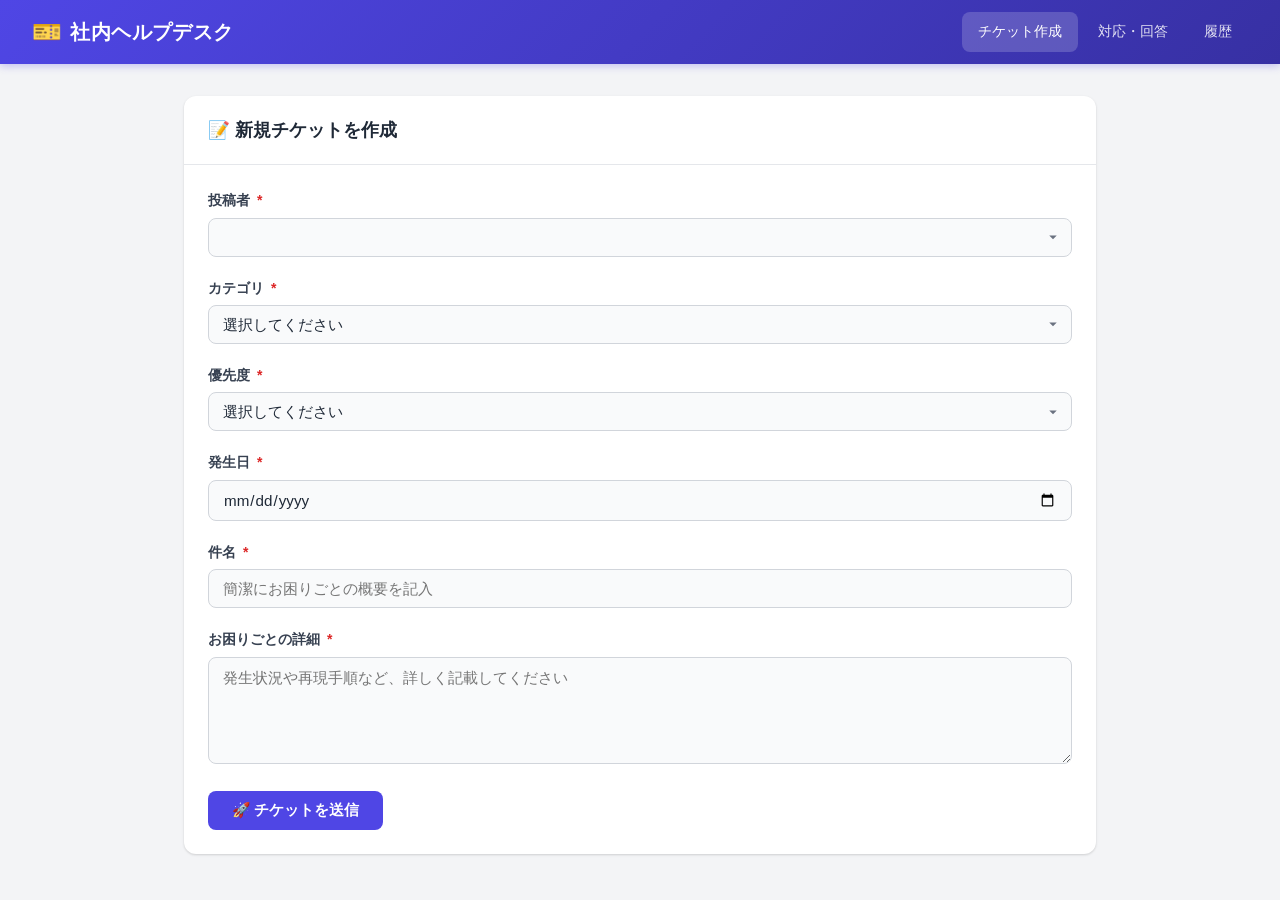
==== index.html @ c32227b8 "Add initial HTML structure for ticket creation page" ====
<!DOCTYPE html>
<html lang="ja">
<head>
  <meta charset="UTF-8" />
  <meta name="viewport" content="width=device-width, initial-scale=1.0" />
  <title>チケット作成 | 社内ヘルプデスク</title>
  <link rel="stylesheet" href="css/style.css" />
</head>
<body>

<!-- ナビゲーション -->
<nav class="navbar">
  <div class="navbar-brand">
    <span class="icon">🎫</span> 社内ヘルプデスク
  </div>
  <div class="navbar-links">
    <a href="index.html" class="active">チケット作成</a>
    <a href="respond.html">対応・回答</a>
    <a href="history.html">履歴</a>
  </div>
</nav>

<div class="container">
  <div class="card">
    <div class="card-header">📝 新規チケットを作成</div>
    <div class="card-body">
      <form id="ticketForm">

        <!-- 投稿者 -->
        <div class="form-group">
          <label>投稿者 <span class="req">*</span></label>
          <div class="user-selector">
            <img class="selected-avatar" id="requesterAvatar" src="" onerror="avatarFallback(this)" />
            <select class="form-control" id="requesterId" required></select>
          </div>
        </div>

        <!-- カテゴリ -->
        <div class="form-group">
          <label>カテゴリ <span class="req">*</span></label>
          <select class="form-control" id="category" required>
            <option value="">選択してください</option>
          </select>
        </div>

        <!-- 優先度 -->
        <div class="form-group">
          <label>優先度 <span class="req">*</span></label>
          <select class="form-control" id="priority" required>
            <option value="">選択してください</option>
          </select>
        </div>

        <!-- 発生日 -->
        <div class="form-group">
          <label>発生日 <span class="req">*</span></label>
          <input type="date" class="form-control" id="occurredDate" required />
        </div>

        <!-- タイトル -->
        <div class="form-group">
          <label>件名 <span class="req">*</span></label>
          <input type="text" class="form-control" id="title" placeholder="簡潔にお困りごとの概要を記入" required />
        </div>

        <!-- 詳細 -->
        <div class="form-group">
          <label>お困りごとの詳細 <span class="req">*</span></label>
          <textarea class="form-control" id="description" rows="5" placeholder="発生状況や再現手順など、詳しく記載してください" required></textarea>
        </div>

        <button type="submit" class="btn btn-primary">🚀 チケットを送信</button>
      </form>
    </div>
  </div>
</div>

<script src="js/data.js"></script>
<script src="js/app.js"></script>
</body>
</html>
---- css/style.css ----
/* ===== リセット & ベース ===== */
*, *::before, *::after {
  box-sizing: border-box;
  margin: 0;
  padding: 0;
}

:root {
  --primary: #4f46e5;
  --primary-light: #6366f1;
  --primary-dark: #3730a3;
  --success: #059669;
  --warning: #d97706;
  --danger: #dc2626;
  --info: #0284c7;
  --gray-50: #f9fafb;
  --gray-100: #f3f4f6;
  --gray-200: #e5e7eb;
  --gray-300: #d1d5db;
  --gray-400: #9ca3af;
  --gray-500: #6b7280;
  --gray-600: #4b5563;
  --gray-700: #374151;
  --gray-800: #1f2937;
  --gray-900: #111827;
  --radius: 12px;
  --radius-sm: 8px;
  --shadow: 0 1px 3px rgba(0,0,0,.1), 0 1px 2px rgba(0,0,0,.06);
  --shadow-md: 0 4px 6px rgba(0,0,0,.1), 0 2px 4px rgba(0,0,0,.06);
  --shadow-lg: 0 10px 15px rgba(0,0,0,.1), 0 4px 6px rgba(0,0,0,.05);
  --transition: .2s ease;
}

body {
  font-family: "Hiragino Kaku Gothic ProN", "Noto Sans JP", "Segoe UI", sans-serif;
  background: var(--gray-100);
  color: var(--gray-800);
  line-height: 1.6;
  min-height: 100vh;
}

/* ===== ナビゲーション ===== */
.navbar {
  background: linear-gradient(135deg, var(--primary) 0%, var(--primary-dark) 100%);
  color: #fff;
  padding: 0 2rem;
  height: 64px;
  display: flex;
  align-items: center;
  justify-content: space-between;
  box-shadow: 0 2px 8px rgba(79,70,229,.3);
  position: sticky;
  top: 0;
  z-index: 100;
}

.navbar-brand {
  font-size: 1.25rem;
  font-weight: 700;
  display: flex;
  align-items: center;
  gap: .5rem;
  letter-spacing: .02em;
}

.navbar-brand .icon {
  font-size: 1.5rem;
}

.navbar-links {
  display: flex;
  gap: .25rem;
}

.navbar-links a {
  color: rgba(255,255,255,.85);
  text-decoration: none;
  padding: .5rem 1rem;
  border-radius: var(--radius-sm);
  font-size: .9rem;
  font-weight: 500;
  transition: var(--transition);
}

.navbar-links a:hover,
.navbar-links a.active {
  background: rgba(255,255,255,.18);
  color: #fff;
}

/* ===== メインコンテナ ===== */
.container {
  max-width: 960px;
  margin: 2rem auto;
  padding: 0 1.5rem;
}

/* ===== カード ===== */
.card {
  background: #fff;
  border-radius: var(--radius);
  box-shadow: var(--shadow);
  overflow: hidden;
  transition: var(--transition);
}

.card:hover {
  box-shadow: var(--shadow-md);
}

.card-header {
  padding: 1.25rem 1.5rem;
  border-bottom: 1px solid var(--gray-200);
  font-size: 1.1rem;
  font-weight: 700;
  display: flex;
  align-items: center;
  gap: .5rem;
  color: var(--gray-800);
}

.card-body {
  padding: 1.5rem;
}

/* ===== フォーム ===== */
.form-group {
  margin-bottom: 1.25rem;
}

.form-group label {
  display: block;
  font-size: .875rem;
  font-weight: 600;
  color: var(--gray-700);
  margin-bottom: .375rem;
}

.form-group label .req {
  color: var(--danger);
  margin-left: .2rem;
}

.form-control {
  width: 100%;
  padding: .625rem .875rem;
  border: 1.5px solid var(--gray-300);
  border-radius: var(--radius-sm);
  font-size: .95rem;
  color: var(--gray-800);
  background: var(--gray-50);
  transition: var(--transition);
  font-family: inherit;
}

.form-control:focus {
  outline: none;
  border-color: var(--primary);
  box-shadow: 0 0 0 3px rgba(79,70,229,.15);
  background: #fff;
}

textarea.form-control {
  resize: vertical;
  min-height: 100px;
}

select.form-control {
  cursor: pointer;
  appearance: none;
  background-image: url("data:image/svg+xml,%3Csvg xmlns='http://www.w3.org/2000/svg' width='12' height='12' fill='%236b7280' viewBox='0 0 16 16'%3E%3Cpath d='M8 11L3 6h10z'/%3E%3C/svg%3E");
  background-repeat: no-repeat;
  background-position: right .75rem center;
  padding-right: 2.25rem;
}

/* ===== ボタン ===== */
.btn {
  display: inline-flex;
  align-items: center;
  gap: .4rem;
  padding: .625rem 1.5rem;
  border: none;
  border-radius: var(--radius-sm);
  font-size: .925rem;
  font-weight: 600;
  cursor: pointer;
  transition: var(--transition);
  font-family: inherit;
  text-decoration: none;
}

.btn-primary {
  background: var(--primary);
  color: #fff;
}
.btn-primary:hover {
  background: var(--primary-dark);
  transform: translateY(-1px);
  box-shadow: var(--shadow-md);
}

.btn-success {
  background: var(--success);
  color: #fff;
}
.btn-success:hover {
  background: #047857;
}

.btn-warning {
  background: var(--warning);
  color: #fff;
}
.btn-warning:hover {
  background: #b45309;
}

.btn-danger {
  background: var(--danger);
  color: #fff;
}
.btn-danger:hover {
  background: #b91c1c;
}

.btn-sm {
  padding: .375rem .875rem;
  font-size: .8rem;
}

/* ===== バッジ ===== */
.badge {
  display: inline-block;
  padding: .2rem .65rem;
  border-radius: 999px;
  font-size: .75rem;
  font-weight: 700;
  letter-spacing: .02em;
  white-space: nowrap;
}

.badge-open { background: #dbeafe; color: #1e40af; }
.badge-progress { background: #fef3c7; color: #92400e; }
.badge-closed { background: #d1fae5; color: #065f46; }
.badge-rejected { background: #fee2e2; color: #991b1b; }

.badge-tech { background: #ede9fe; color: #5b21b6; }
.badge-accounting { background: #fce7f3; color: #9d174d; }
.badge-general { background: #e0f2fe; color: #075985; }
.badge-other { background: #f3f4f6; color: #374151; }

.badge-high { background: #fee2e2; color: #991b1b; }
.badge-medium { background: #fef3c7; color: #92400e; }
.badge-low { background: #d1fae5; color: #065f46; }

/* ===== チケット一覧テーブル風 ===== */
.ticket-list {
  display: flex;
  flex-direction: column;
  gap: .75rem;
}

.ticket-item {
  background: #fff;
  border-radius: var(--radius);
  box-shadow: var(--shadow);
  padding: 1rem 1.25rem;
  display: grid;
  grid-template-columns: auto 1fr auto;
  gap: 1rem;
  align-items: center;
  cursor: pointer;
  transition: var(--transition);
  border-left: 4px solid var(--primary);
}

.ticket-item:hover {
  box-shadow: var(--shadow-md);
  transform: translateX(2px);
}

.ticket-item.status-closed {
  border-left-color: var(--success);
  opacity: .8;
}
.ticket-item.status-rejected {
  border-left-color: var(--danger);
  opacity: .8;
}
.ticket-item.status-progress {
  border-left-color: var(--warning);
}

.ticket-id {
  font-weight: 700;
  font-size: .85rem;
  color: var(--gray-500);
  min-width: 56px;
}

.ticket-info h4 {
  font-size: .95rem;
  margin-bottom: .25rem;
  color: var(--gray-800);
}

.ticket-meta {
  display: flex;
  flex-wrap: wrap;
  gap: .5rem;
  align-items: center;
  font-size: .8rem;
  color: var(--gray-500);
}

.ticket-actions {
  display: flex;
  gap: .375rem;
}

/* ===== コメントスレッド ===== */
.comment-thread {
  display: flex;
  flex-direction: column;
  gap: 1rem;
  margin-top: 1rem;
}

.comment {
  display: flex;
  gap: .75rem;
  padding: 1rem;
  background: var(--gray-50);
  border-radius: var(--radius-sm);
  border: 1px solid var(--gray-200);
}

.comment.is-responder {
  background: #eff6ff;
  border-color: #bfdbfe;
}

.comment-avatar {
  width: 40px;
  height: 40px;
  border-radius: 50%;
  object-fit: cover;
  flex-shrink: 0;
  border: 2px solid var(--gray-200);
}

.comment-content {
  flex: 1;
  min-width: 0;
}

.comment-header {
  display: flex;
  align-items: center;
  gap: .5rem;
  margin-bottom: .25rem;
  flex-wrap: wrap;
}

.comment-author {
  font-weight: 700;
  font-size: .875rem;
  color: var(--gray-800);
}

.comment-dept {
  font-size: .75rem;
  color: var(--gray-500);
}

.comment-date {
  font-size: .75rem;
  color: var(--gray-400);
  margin-left: auto;
}

.comment-body {
  font-size: .9rem;
  color: var(--gray-700);
  white-space: pre-wrap;
  word-break: break-word;
}

/* ===== ユーザセレクタ ===== */
.user-selector {
  display: flex;
  align-items: center;
  gap: .75rem;
}

.user-selector .selected-avatar {
  width: 44px;
  height: 44px;
  border-radius: 50%;
  object-fit: cover;
  border: 2px solid var(--primary);
  display: none;
}

.user-selector .selected-avatar.show {
  display: block;
}

/* ===== モーダル ===== */
.modal-overlay {
  display: none;
  position: fixed;
  inset: 0;
  background: rgba(0,0,0,.45);
  z-index: 200;
  align-items: center;
  justify-content: center;
  padding: 1rem;
}

.modal-overlay.show {
  display: flex;
}

.modal {
  background: #fff;
  border-radius: var(--radius);
  box-shadow: var(--shadow-lg);
  width: 100%;
  max-width: 720px;
  max-height: 85vh;
  overflow-y: auto;
}

.modal-header {
  padding: 1rem 1.5rem;
  border-bottom: 1px solid var(--gray-200);
  display: flex;
  justify-content: space-between;
  align-items: center;
  position: sticky;
  top: 0;
  background: #fff;
  z-index: 10;
  border-radius: var(--radius) var(--radius) 0 0;
}

.modal-header h3 {
  font-size: 1.05rem;
}

.modal-close {
  background: none;
  border: none;
  font-size: 1.5rem;
  cursor: pointer;
  color: var(--gray-400);
  transition: var(--transition);
  line-height: 1;
}
.modal-close:hover {
  color: var(--gray-800);
}

.modal-body {
  padding: 1.5rem;
}

/* ===== 通知トースト ===== */
.toast-container {
  position: fixed;
  top: 80px;
  right: 1.5rem;
  z-index: 300;
  display: flex;
  flex-direction: column;
  gap: .5rem;
}

.toast {
  background: #fff;
  border-radius: var(--radius-sm);
  box-shadow: var(--shadow-lg);
  padding: .875rem 1.25rem;
  font-size: .9rem;
  font-weight: 500;
  border-left: 4px solid var(--success);
  animation: slideIn .3s ease;
  max-width: 360px;
}

@keyframes slideIn {
  from { transform: translateX(100%); opacity: 0; }
  to   { transform: translateX(0);    opacity: 1; }
}

/* ===== 空状態 ===== */
.empty-state {
  text-align: center;
  padding: 3rem 1rem;
  color: var(--gray-400);
}

.empty-state .icon {
  font-size: 3rem;
  margin-bottom: .75rem;
}

/* ===== フィルタバー ===== */
.filter-bar {
  display: flex;
  flex-wrap: wrap;
  gap: .75rem;
  margin-bottom: 1.5rem;
  align-items: center;
}

.filter-bar select,
.filter-bar input {
  padding: .5rem .75rem;
  border: 1.5px solid var(--gray-300);
  border-radius: var(--radius-sm);
  font-size: .85rem;
  background: #fff;
  font-family: inherit;
}

.filter-bar select:focus,
.filter-bar input:focus {
  outline: none;
  border-color: var(--primary);
}

/* ===== 詳細表示 ===== */
.detail-grid {
  display: grid;
  grid-template-columns: 1fr 1fr;
  gap: .75rem 1.5rem;
  margin-bottom: 1.25rem;
}

.detail-item label {
  font-size: .75rem;
  color: var(--gray-500);
  text-transform: uppercase;
  letter-spacing: .04em;
}

.detail-item .value {
  font-size: .95rem;
  font-weight: 600;
  color: var(--gray-800);
  margin-top: .125rem;
}

.detail-description {
  padding: 1rem;
  background: var(--gray-50);
  border-radius: var(--radius-sm);
  border: 1px solid var(--gray-200);
  white-space: pre-wrap;
  font-size: .9rem;
  color: var(--gray-700);
  margin-bottom: 1.25rem;
}

.detail-requester {
  display: flex;
  align-items: center;
  gap: .625rem;
  margin-bottom: 1.25rem;
  padding: .75rem 1rem;
  background: var(--gray-50);
  border-radius: var(--radius-sm);
}

.detail-requester img {
  width: 44px;
  height: 44px;
  border-radius: 50%;
  object-fit: cover;
}

.detail-requester .info .name {
  font-weight: 700;
  font-size: .95rem;
}

.detail-requester .info .dept {
  font-size: .8rem;
  color: var(--gray-500);
}

/* ===== 統計カード ===== */
.stats-row {
  display: grid;
  grid-template-columns: repeat(auto-fit, minmax(140px, 1fr));
  gap: 1rem;
  margin-bottom: 1.5rem;
}

.stat-card {
  background: #fff;
  border-radius: var(--radius);
  box-shadow: var(--shadow);
  padding: 1rem 1.25rem;
  text-align: center;
}

.stat-card .number {
  font-size: 1.75rem;
  font-weight: 800;
  color: var(--primary);
}

.stat-card .label {
  font-size: .8rem;
  color: var(--gray-500);
  margin-top: .125rem;
}

.stat-card.green .number { color: var(--success); }
.stat-card.yellow .number { color: var(--warning); }
.stat-card.red .number { color: var(--danger); }

/* ===== レスポンシブ ===== */
@media (max-width: 640px) {
  .navbar { padding: 0 1rem; }
  .navbar-brand { font-size: 1rem; }
  .navbar-links a { padding: .5rem .5rem; font-size: .8rem; }
  .container { padding: 0 1rem; margin: 1rem auto; }
  .detail-grid { grid-template-columns: 1fr; }
  .ticket-item { grid-template-columns: 1fr; gap: .5rem; }
  .ticket-actions { justify-content: flex-end; }
  .filter-bar { flex-direction: column; }
  .filter-bar select, .filter-bar input { width: 100%; }
  .stats-row { grid-template-columns: repeat(2, 1fr); }
}
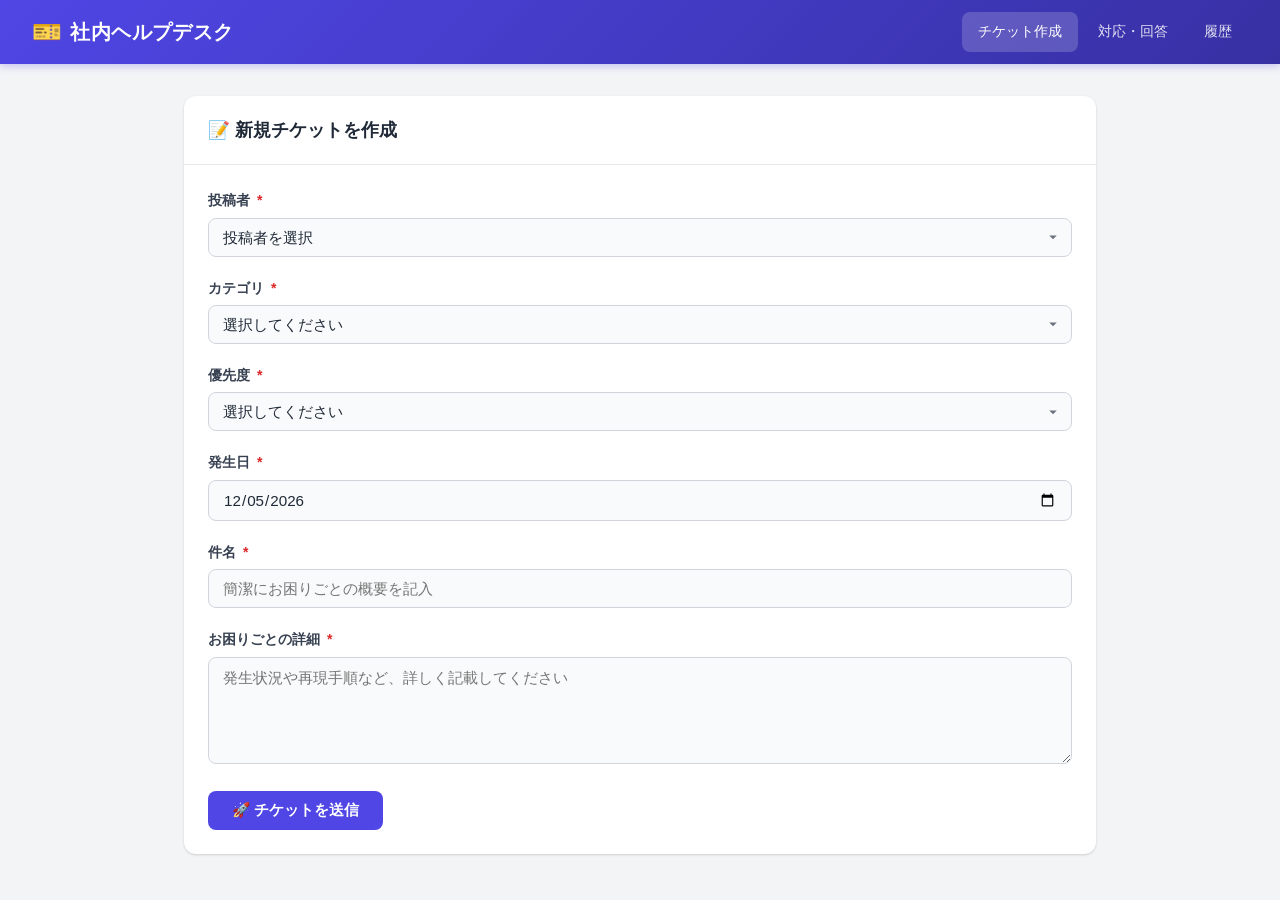
==== commit 113cfac0: "Fix missing newline at end of index.html Added a newline at the end of the file." ====
--- a/index.html
+++ b/index.html
@@ -8,7 +8,6 @@
 </head>
 <body>
 
-<!-- ナビゲーション -->
 <nav class="navbar">
   <div class="navbar-brand">
     <span class="icon">🎫</span> 社内ヘルプデスク
